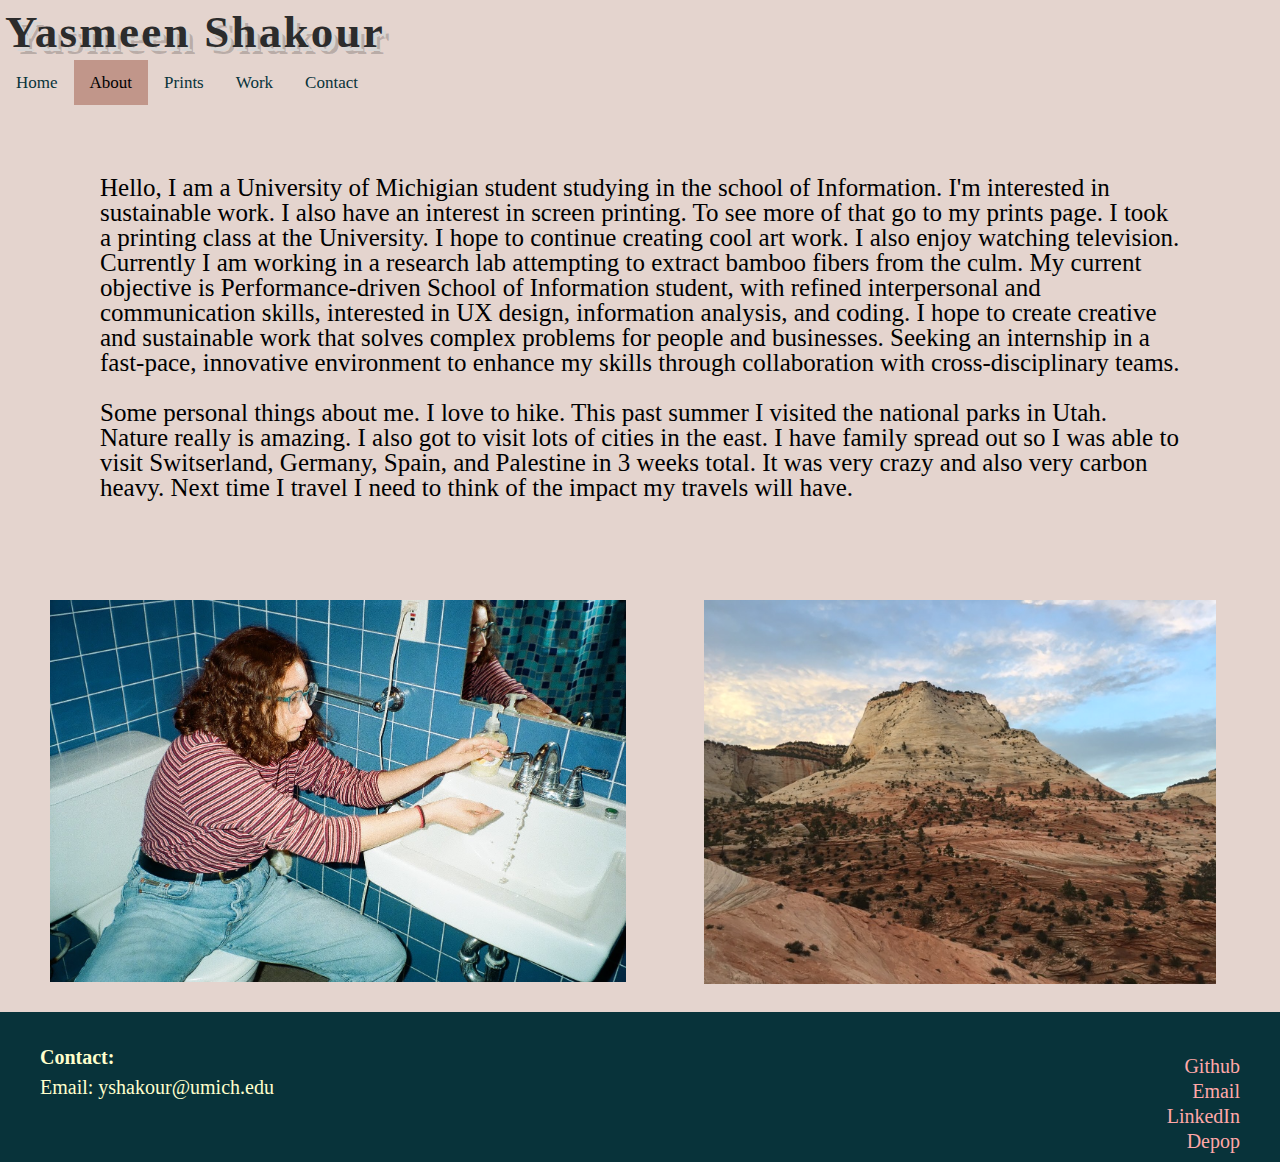
==== about.html @ 6883e2c1 "Add files via upload" ====
<!DOCTYPE html>
<html lang="en" dir="ltr">
  <head>
    <meta charset="utf-8">
    <meta name="viewport" content="width=device-width, initial-scale=1.0">
    <link rel="stylesheet" type="text/css" href="css/html5reset.css">
    <link rel="stylesheet" type="text/css" href="css/index.css">
    <title>Yasmeen Shakour</title>
    <!-- Global site tag (gtag.js) - Google Analytics -->
    <script async src="https://www.googletagmanager.com/gtag/js?id=UA-151905698-1"></script>
    <script>
      window.dataLayer = window.dataLayer || [];
      function gtag(){dataLayer.push(arguments);}
      gtag('js', new Date());

      gtag('config', 'UA-151905698-1');
    </script>
  </head>
  <body>
    <header>
      <h1 id="header">Yasmeen Shakour</h1>
    </header>
    <div class="skipcont"><a href="#skip">Skip to Main Content</a></div>
    <div class="topnav">
      <a href="index.html">Home</a>
      <a class="active" href="about.html">About</a>
      <a href="prints.html">Prints</a>
      <a href="work.html">Work</a>
      <a href="contact.html">Contact</a>
    </div>
    <div id="skip" class="about">
      <p>Hello, I am a University of Michigian student studying in the school of
      Information. I'm interested in sustainable work. I also have an interest in
      screen printing. To see more of that go to my prints page. I took a printing
      class at the University. I hope to continue creating cool art work. I also
      enjoy watching television. Currently I am working in a research lab attempting
      to extract bamboo fibers from the culm. My current objective is Performance-driven
      School of Information student, with refined interpersonal and communication skills,
      interested in UX design, information analysis, and coding. I hope to create
      creative and sustainable work that solves complex problems for people and
      businesses. Seeking an internship in a fast-pace, innovative environment to
      enhance my skills through collaboration with cross-disciplinary teams. <br> <br>
      Some personal things about me. I love to hike. This past summer I visited the national parks
      in Utah. Nature really is amazing. I also got to visit lots of cities in the east. I
      have family spread out so I was able to visit Switserland, Germany, Spain, and Palestine
      in 3 weeks total. It was very crazy and also very carbon heavy. Next time I travel
      I need to think of the impact my travels will have.
      </p>
    </div>


    <div class="aboutimages">
      <img src="images/me_sink.jpg" alt="Me washing my hands" id="about1">
      <img src="images/utah.jpeg" alt="Bamboo matt" id="about2">
    </div>


    <footer>
      <div class="footinfo">
        <h3>Contact:</h3>
        <p>
          Email: yshakour@umich.edu <br/>
      </div>
      <div class="footlinks">
        <nav class = "footnavi">
          <ul class="footer-nav-links">
            <li class="footer-link-item"><a href="https://github.com/yasmeenshakour" target="_blank">Github</a></li>
            <li class="footer-link-item"><a href="mailto:yshakour@umich.edu">Email</a></li>
            <li class="footer-link-item"><a href="https://www.linkedin.com/in/yasmeen-shakour-941109195/" target="_blank">LinkedIn</a></li>
            <li class="footer-link-item"><a href="https://www.depop.com/yasmeenshak/" target="_blank">Depop</a></li>
          </ul>
        </nav>
      </div>
  </body>
</html>
---- css/index.css ----
html{
    scroll-behavior: smooth;
}

body{
  background-color: rgb(228, 212, 206);
  font-size: 25px;
  margin: 0;
  padding: 0;
}

h1{
  font-size: 50px;
  line-height: 1;
  padding: 50px 0;
  margin-top: 60px;
  text-align: center;

}


.skipcont a{
  background: white;
  left: 0;
  padding: 6px;
  position: absolute;
  top: -40px;
  -webkit-transition: top 1s ease-out;
  transition: top 1s ease-out;
  z-index: 1;
}

.skipcont a:focus{
  top:0;
}

*:focus{
  border: 2px solid black;
}

img{
  width: 45vw;
}

footer{
  background-color: rgb(8, 51, 58);
  color: white;
  padding-top: 30px;

  display: grid;
  grid-template-columns: 2fr 1fr;
  grid-template-rows: auto;
}
.footinfo{
  grid-column: 1/2;
  grid-row: 1/-1;
  margin-left: 40px;
  margin-bottom: 30px;
  font-size: 20px;
  color: #ffffcc;
  line-height: 30px;
}
.footinfo .contact{
  font-size: 23px;
  color: #ffeb99;
  text-align: left;
  text-decoration: none;

}
.footlinks{
  grid-column: 2/3;
  grid-row: 1/-1;
  text-align: right;
  margin-right: 40px;
  margin-top: 10px;
  margin-bottom: 10px;
}
.footer-link-item a{
  color: #FFA8A8;
  font-size: 20px;
  text-decoration: none;
}

.about{
  display: block;
  padding-left: 100px;
  padding-right: 100px;
  padding-top: 70px;
  padding-bottom: 70px;
  padding: 70px 100px 70px 100px
}

/* contact form */
input[type=text], select, textarea {
  width: 100%;
  padding: 12px;
  border: 1px solid #ccc;
  border-radius: 4px;
  box-sizing: border-box;
  margin-top: 6px;
  margin-bottom: 16px;
  resize: vertical;
}
input[type=submit] {
  background-color: rgb(8, 51, 58);
  color: white;
  padding: 12px 20px;
  border: none;
  border-radius: 4px;
  cursor: pointer;
}
input[type=submit]:hover {
  background-color: black;
}
.container {
  border-radius: 5px;
  background-color: #f2f2f2;
  padding: 20px;
  margin-left: 30px;
  margin-right: 30px;
  margin-bottom: 50px;
}

/* contact form end */

  #header{
    color:rgb(8, 51, 58);
    font-size: 45px;
    margin-top: 10px;
    padding-left: 5px;
    padding-bottom: 5px;
    color: #2c2c2c;
    /* background-color: #d5d5d5; */
    letter-spacing: .05em;
    text-shadow:
      4px 4px 0px #d5d5d5,
      7px 7px 0px rgba(0, 0, 0, 0.2);

  }
  /* Style the navigation menu */
  .topnav {
    overflow: hidden;
    /* background-color: #333; */
    position: relative;
  }
  .topnav a {
    color: black;
    padding: 14px 16px;
    text-align: center;
    text-decoration: none;
    font-size: 17px;
    display: block;
  }
  .topnav a:hover {
    background-color: rgba(214, 185, 177, 0.99);
    color: black;
  }

  .active {
    background-color: rgb(193, 150, 138);
    color: black;
  }

  h1{
    padding: 0;
    text-align: center;
  }
  #photo{
    display: block;
    margin-left: auto;
    margin-right: auto;
    margin-top: 30px;
    width: 60%;
    border-radius: 20px;
  }
  .text-block{
    text-align: left;
    margin: 40px 50px 50px 40px;
  }


  /* Photo gallery styling */
  h2{
    font-size: 50px;
    text-align: center;
    margin-top: 30px;
    margin-bottom: 15px;
    text-decoration: underline;
  }
  .screenphotos{
    display: inline-block;
    margin-left: auto;
    margin-right: auto;
  }
  #screenphotos{
    text-align: center;
  }
  .monophotos{
    display: inline-block;
    margin-left: auto;
    margin-right: auto;
  }
  #monophotos{
    text-align: center;
  }
  .carvedphotos{
    display: inline-block;
    margin-left: auto;
    margin-right: auto;
  }
  #carvedphotos{
    text-align: center;
  }
  .images{
    display: inline-block;
    margin-left: auto;
    margin-right: auto;
  }
  #images{
    text-align: center;
  }
  /* photo gallery styling end */

/* Work page styling */
.bambootext{
  margin: 30px 30px 30px 30px;
}
.bambootext h2{
  text-decoration: none;
}
.bambootext h3{
  text-align: center;
}
.bamboophotos img{
  display: block;
  margin-left: auto;
  margin-right: auto;
  margin-bottom: 20px;
  width: 80vw;
}
.bamboophotos{
  text-align: center;
  margin-bottom: 60px;
}
/* work page styling end */

.contactp{
  text-align: center;
  margin: 20px 30px 50px 20px;
}
legend{
  margin: 20px 20px 20px 20px;
}

@keyframes tiltText {
  0%{
    transform: rotate(0.01turn);
  }
  50%{
    transform: rotate(0.02turn);
  }
  75%{
    transform: rotate(-0.02turn);
  }
  100%{
    transform: rotate(-0.01turn);
  }
}
#animation:hover{
  animation-duration: .2s;
  animation-name: tiltText;
  animation-timing-function: ease-in-out;
}

#fun{
  font-size: 40px;
  text-decoration: none;
}
#listh{
  margin-left: 40px;
}
.list{
  list-style-type: square;
  margin-left: 80px;
}
.aboutimages img{
  margin: 30px 30px 30px 30px;
  width: 60vw;
}
#about1{
  display: block;
  margin-left: auto;
  margin-right: auto;
}
#about2{
  display: block;
  margin-left: auto;
  margin-right: auto;
}
.aboutimages{
  text-align: center;
}


@media screen and (min-width: 680px){

    #photo{
      width: 40%;
    }
   /* GALLERY   */
    #screenphotos{
      display: grid;
      grid-template-columns: 1fr 1fr 1fr;
      grid-template-rows: auto;
      grid-column-gap: 30px;
    }
    #screenphotos img{
      width: 30vw;
    }
    .screen1{
      grid-column: 1/2;
      grid-row: 1/-1;
    }
    .screen2{
      grid-column: 2/3;
      grid-row: 1/-1;
    }
    .screen3{
      grid-column: 3/4;
      grid-row: 1/-1;
    }


    #monophotos{
      display: grid;
      grid-template-columns: 1fr 1fr 1fr;
      grid-template-rows: auto;
      grid-column-gap: 30px;
    }
    #monophotos img{
      width: 30vw;
    }
    #7{
      grid-column: 1/2;
      grid-row: 1/-1;
    }
    #8{
      grid-column: 2/3;
      grid-row: 1/-1;
    }
    #9{
      grid-column: 3/4;
      grid-row: 1/-1;
    }


    #carvedphotos img{
      width: 30vw;
    }


    #images{
      display: grid;
      grid-template-columns: 1fr 1fr 1fr;
      grid-template-rows: auto;
      grid-column-gap: 30px;
    }
    #images img{
      width: 30vw;
    }
    .images1{
      grid-column: 1/2;
      grid-row: 1/-1;
    }
    #13{
      grid-column: 2/3;
      grid-row: 1/-1;
    }
    #14{
      grid-column: 3/4;
      grid-row: 1/-1;
    }
  /* GALLERY END */

   /* Work page start */
   .bamboo{
     display: grid;
     grid-template-columns: 1fr 1fr;
     grid-template-rows: auto;
   }
   .bambootext{
     grid-column: 1/2;
     grid-row: 1/-1;
     text-align: center;
   }
   .bamboophotos{
     grid-column: 2/3;
     grid-row: 1/-1;

     margin: 250px 30px 30px 30px;
   }
   .bamboophotos img{
     width: 30vw;
   }
   .aboutimages{
     display: grid;
     grid-template-columns: 1fr 1fr;
     grid-template-rows: auto;
   }
   .aboutimages img{
     display: inline;
     text-align: center;
   }
   #about1{
     width: 45vw;
     grid-column: 1/2;
     grid-row: 1/-1;
     margin-left: 50px;
   }
   #about2{
     width: 40vw;
     grid-column: 2/3;
     grid-row: 1/-1;
     margin-bottom: 20px;
   }
}

@media screen and (min-width: 1200px){
  #header{
    text-align: left;
  }
  .topnav {
    overflow: hidden;
  }
  .topnav a {
    float: left;
    color: rgb(8, 51, 58);
    text-align: center;
    padding: 14px 16px;
    text-decoration: none;
    font-size: 17px;
  }
  .extra{
    display: inline;
    background-color: rgb(193, 150, 138);
    color: black;
  }

  .topnav a:hover {
    background-color: rgba(214, 185, 177, 0.99);
    color: black;
  }

  .topnav a.active{
    background-color: rgb(193, 150, 138);
    color: black;
  }


  #photo{
    width: 30%;
  }



  /* gallery grid */
  #screenphotos{
    display: grid;
    grid-template-columns: 1fr 1fr 1fr 1fr;
    grid-template-rows: auto;
  }
  #screenphotos img{
    width:20vw;
  }
  .screen1{
    grid-column: 1/2;
    grid-row: 1/-1;
  }
  .screen2{
    grid-column: 2/3;
    grid-row: 1/-1;
  }
  .screen3{
    grid-column: 3/5;
    grid-row: 1/-1;

    display: grid;
    grid-template-columns: 1fr 1fr;
    grid-template-rows: auto;
  }
    #5{
      grid-column: 1/2;
      grid-row: 1/-1;
    }
    #6{
      grid-column: 2/3;
      grid-row: 1/-1;
    }

    #images{
      display: grid;
      grid-template-columns: 1fr 1fr 1fr 1fr;
      grid-template-rows: auto;
    }
    .images1{
      grid-column: 1/3;
      grid-row: 1/-1;

      display: grid;
      grid-template-columns: 1fr 1fr;
      grid-template-rows: auto;
    }
      #11{
        grid-column: 1/2;
        grid-row: 1/-1;
      }
      #12{
        grid-column: 2/3;
        grid-row: 1/-1;
      }
    #13{
      grid-column: 3/4;
      grid-row: 1/-1;
    }
    #15{
      grid-column: 4/5;
      grid-row: 1/-1;
    }
    #images img{
      width: 20vw;
      padding-bottom: 30px;
    }
    #monophotos img{
      width: 25vw;
    }
    #carvedphotos img{
      width: 25vw;
    }
    .bamboo{
      display: grid;
      grid-template-columns: auto;
      grid-template-rows: 1fr 1fr;
      grid-column-gap: 30px;
    }
    .bambootext{
      grid-column: 1/-1;
      grid-row: 1/2;

      text-align: left;
    }
    .bamboophotos{
      grid-column: 1/-1;
      grid-row: 2/3;

      display: grid;
      grid-template-columns: 1fr 1fr 1fr;
      grid-template-rows: auto;
      grid-column-gap: 30px;

      margin: 0px 30px 30px 30px;
    }
    .bamboophotos img{
      width: 30vw;
    }
    #bamboo1{
      grid-column: 1/2;
      grid-row: 1/-1;
    }
    #bamboo2{
      grid-column: 2/3;
      grid-row: 1/-1;
    }
    #bamboo3{
      grid-column: 3/4;
      grid-row: 1/-1;
    }
}

@media screen and (prefers-reduced-motion: reduce){
  html{
      scroll-behavior: auto; /* Removes scroll animation */
  }

  .skipcont a{
    background: white;
    left: 0;
    padding: 6px;
    position: absolute;
    top: -40px;
    -webkit-transition: initial; /* Your code here - set to default setting */
    transition: initial;/* Your code here - set to default setting */
    z-index: 1;
  }

  .skipcontent a:focus{
    top:0;
  }

  #animation:hover{
    animation: none;
    -webkit-transition: initial; /* Your code here - set to default setting */
    transition: initial;
  }
}
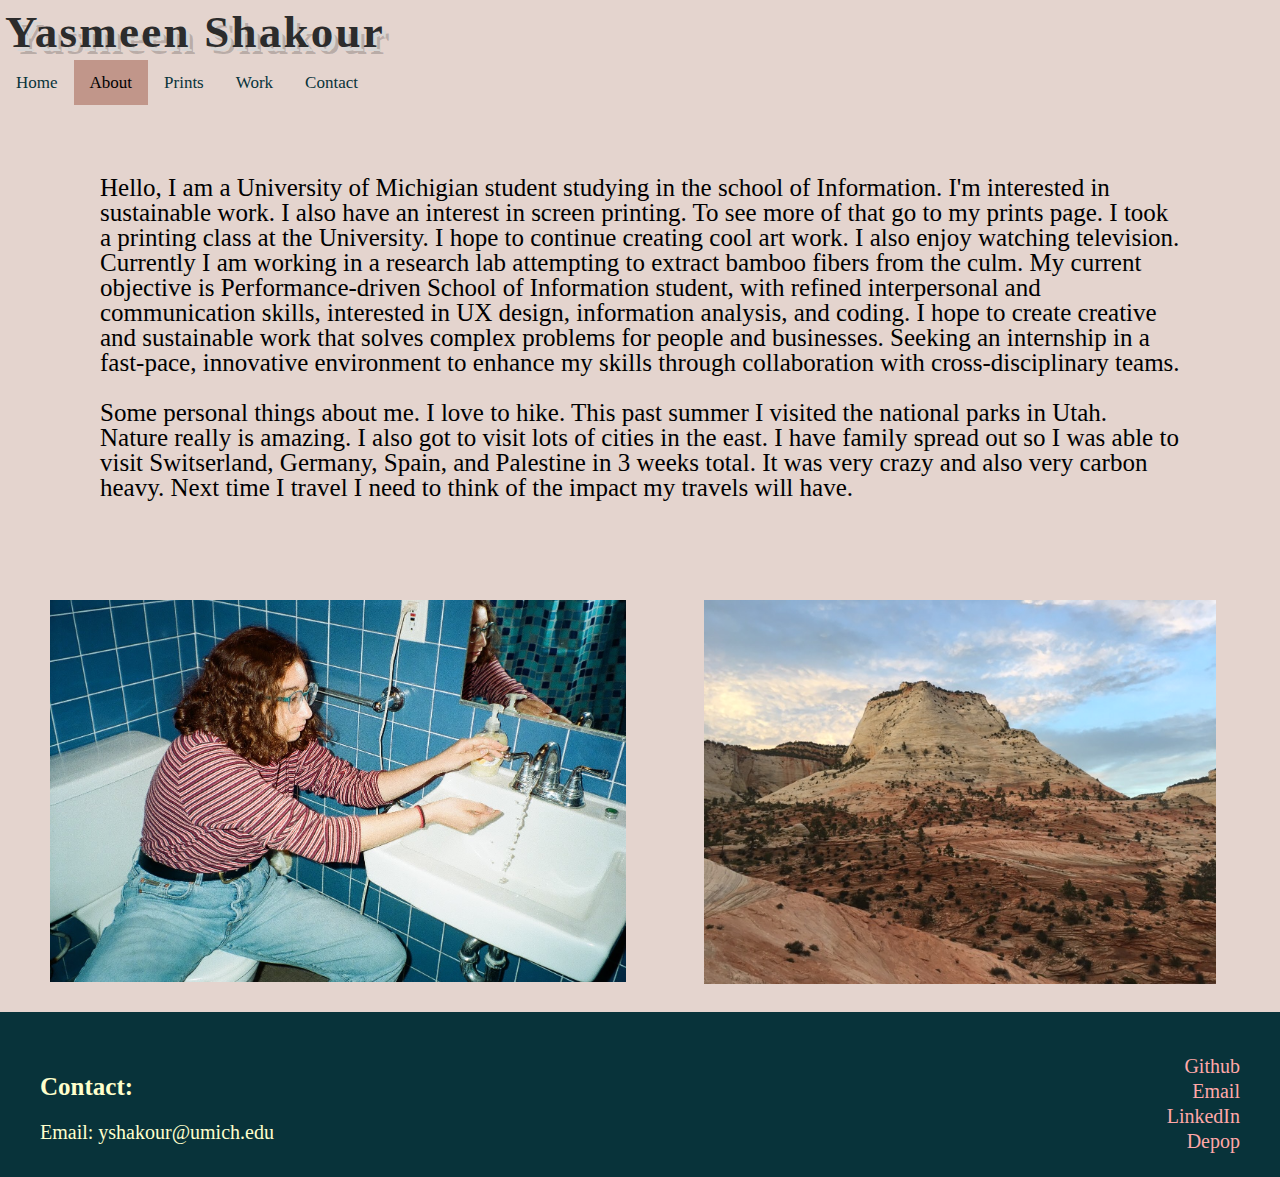
==== commit 249512bd: "Add files via upload" ====
--- a/about.html
+++ b/about.html
@@ -17,59 +17,62 @@
     </script>
   </head>
   <body>
-    <header>
-      <h1 id="header">Yasmeen Shakour</h1>
-    </header>
-    <div class="skipcont"><a href="#skip">Skip to Main Content</a></div>
-    <div class="topnav">
-      <a href="index.html">Home</a>
-      <a class="active" href="about.html">About</a>
-      <a href="prints.html">Prints</a>
-      <a href="work.html">Work</a>
-      <a href="contact.html">Contact</a>
-    </div>
-    <div id="skip" class="about">
-      <p>Hello, I am a University of Michigian student studying in the school of
-      Information. I'm interested in sustainable work. I also have an interest in
-      screen printing. To see more of that go to my prints page. I took a printing
-      class at the University. I hope to continue creating cool art work. I also
-      enjoy watching television. Currently I am working in a research lab attempting
-      to extract bamboo fibers from the culm. My current objective is Performance-driven
-      School of Information student, with refined interpersonal and communication skills,
-      interested in UX design, information analysis, and coding. I hope to create
-      creative and sustainable work that solves complex problems for people and
-      businesses. Seeking an internship in a fast-pace, innovative environment to
-      enhance my skills through collaboration with cross-disciplinary teams. <br> <br>
-      Some personal things about me. I love to hike. This past summer I visited the national parks
-      in Utah. Nature really is amazing. I also got to visit lots of cities in the east. I
-      have family spread out so I was able to visit Switserland, Germany, Spain, and Palestine
-      in 3 weeks total. It was very crazy and also very carbon heavy. Next time I travel
-      I need to think of the impact my travels will have.
-      </p>
-    </div>
+    <nav>
+      <header>
+        <h1 id="header">Yasmeen Shakour</h1>
+      </header>
+      <div class="skipcont"><a href="#skip">Skip to Main Content</a></div>
+      <div class="topnav">
+        <a href="index.html">Home</a>
+        <a class="active" href="about.html">About</a>
+        <a href="prints.html">Prints</a>
+        <a href="work.html">Work</a>
+        <a href="contact.html">Contact</a>
+      </div>
+    </nav>
+
+    <main>
+      <div id="skip" class="about">
+        <p>Hello, I am a University of Michigian student studying in the school of
+        Information. I'm interested in sustainable work. I also have an interest in
+        screen printing. To see more of that go to my prints page. I took a printing
+        class at the University. I hope to continue creating cool art work. I also
+        enjoy watching television. Currently I am working in a research lab attempting
+        to extract bamboo fibers from the culm. My current objective is Performance-driven
+        School of Information student, with refined interpersonal and communication skills,
+        interested in UX design, information analysis, and coding. I hope to create
+        creative and sustainable work that solves complex problems for people and
+        businesses. Seeking an internship in a fast-pace, innovative environment to
+        enhance my skills through collaboration with cross-disciplinary teams. <br> <br>
+        Some personal things about me. I love to hike. This past summer I visited the national parks
+        in Utah. Nature really is amazing. I also got to visit lots of cities in the east. I
+        have family spread out so I was able to visit Switserland, Germany, Spain, and Palestine
+        in 3 weeks total. It was very crazy and also very carbon heavy. Next time I travel
+        I need to think of the impact my travels will have.
+        </p>
+      </div>
 
 
-    <div class="aboutimages">
-      <img src="images/me_sink.jpg" alt="Me washing my hands" id="about1">
-      <img src="images/utah.jpeg" alt="Bamboo matt" id="about2">
-    </div>
+      <div class="aboutimages">
+        <img src="images/me_sink.jpg" alt="Me washing my hands" id="about1">
+        <img src="images/utah.jpeg" alt="Bamboo matt" id="about2">
+      </div>
+    </main>
 
 
     <footer>
       <div class="footinfo">
-        <h3>Contact:</h3>
+        <h2>Contact:</h2>
         <p>
           Email: yshakour@umich.edu <br/>
       </div>
       <div class="footlinks">
-        <nav class = "footnavi">
           <ul class="footer-nav-links">
             <li class="footer-link-item"><a href="https://github.com/yasmeenshakour" target="_blank">Github</a></li>
             <li class="footer-link-item"><a href="mailto:yshakour@umich.edu">Email</a></li>
             <li class="footer-link-item"><a href="https://www.linkedin.com/in/yasmeen-shakour-941109195/" target="_blank">LinkedIn</a></li>
             <li class="footer-link-item"><a href="https://www.depop.com/yasmeenshak/" target="_blank">Depop</a></li>
           </ul>
-        </nav>
       </div>
   </body>
 </html>
--- a/css/index.css
+++ b/css/index.css
@@ -60,6 +60,11 @@
   color: #ffffcc;
   line-height: 30px;
 }
+.footinfo h2{
+  font-size: 25px;
+  text-align: left;
+  text-decoration: none;
+}
 .footinfo .contact{
   font-size: 23px;
   color: #ffeb99;
@@ -79,6 +84,9 @@
   color: #FFA8A8;
   font-size: 20px;
   text-decoration: none;
+}
+.footer-nav-links{
+  list-style-type: none;
 }
 
 .about{
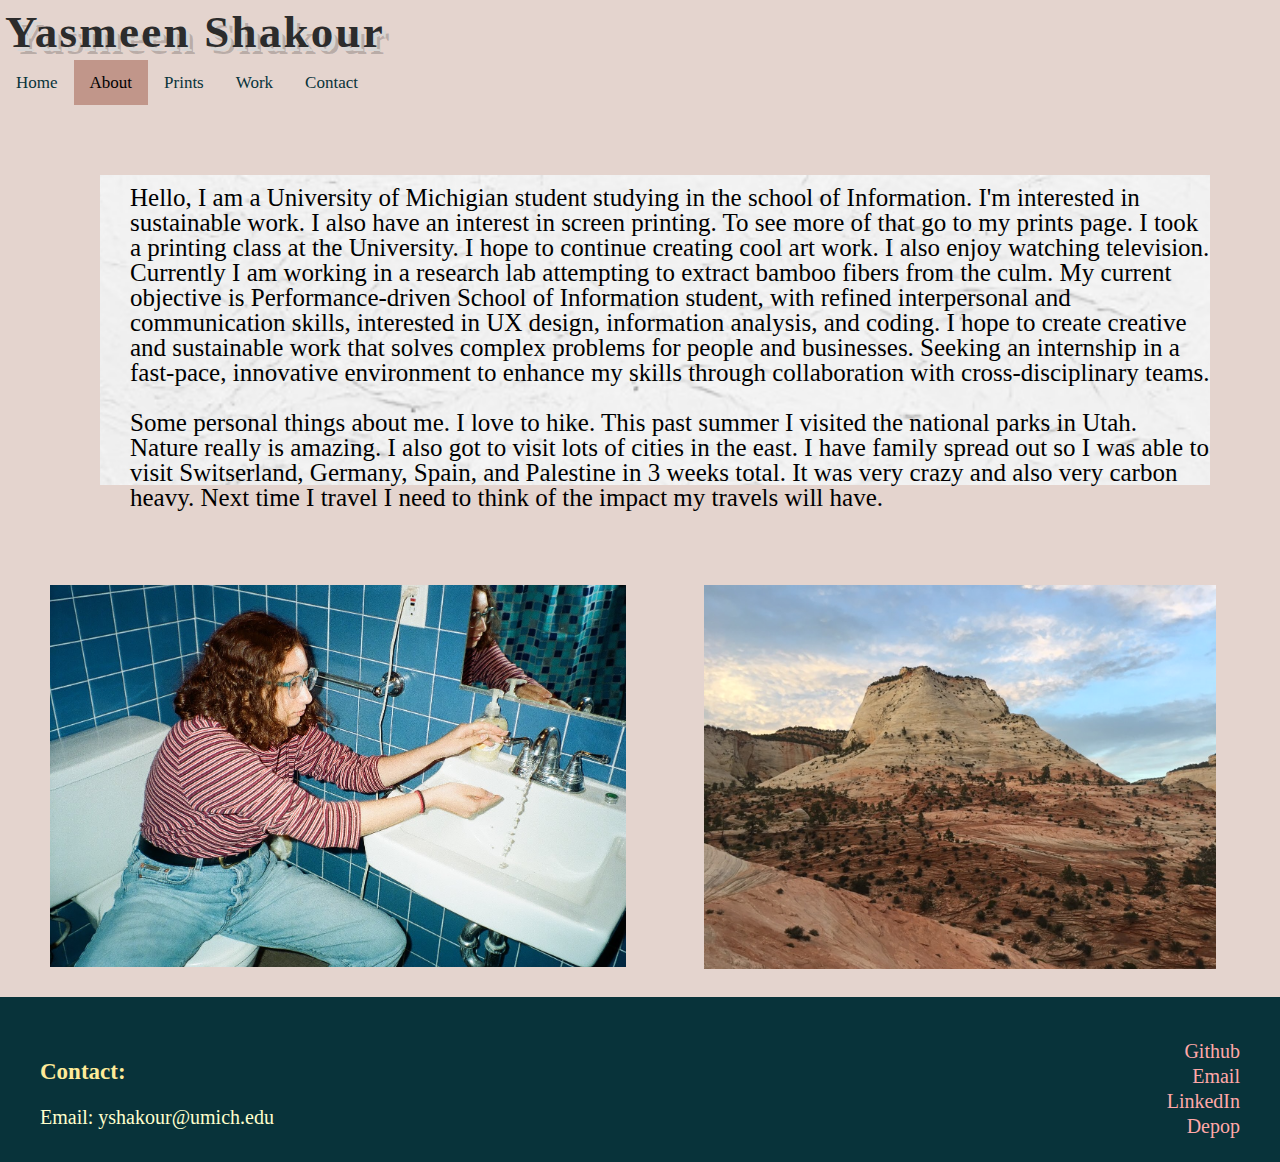
==== commit a096e417: "Add files via upload" ====
--- a/about.html
+++ b/about.html
@@ -33,7 +33,7 @@
 
     <main>
       <div id="skip" class="about">
-        <p>Hello, I am a University of Michigian student studying in the school of
+        <p class = "parallax">Hello, I am a University of Michigian student studying in the school of
         Information. I'm interested in sustainable work. I also have an interest in
         screen printing. To see more of that go to my prints page. I took a printing
         class at the University. I hope to continue creating cool art work. I also
@@ -62,7 +62,7 @@
 
     <footer>
       <div class="footinfo">
-        <h2>Contact:</h2>
+        <h2 class="contact" >Contact:</h2>
         <p>
           Email: yshakour@umich.edu <br/>
       </div>
--- a/css/index.css
+++ b/css/index.css
@@ -203,6 +203,17 @@
   #screenphotos{
     text-align: center;
   }
+  #screenphotos img{
+    filter: saturate(100%);
+      -webkit-filter:saturate(100%);
+  }
+  #screenphotos img:hover{
+    filter: saturate(30%);
+    -webkit-filter:saturate(30%);
+    -webkit-transition: 0.3 -webkit-filter linear;
+}
+
+  }
   .monophotos{
     display: inline-block;
     margin-left: auto;
@@ -211,6 +222,15 @@
   #monophotos{
     text-align: center;
   }
+  #monophotos img{
+    filter: saturate(100%);
+      -webkit-filter:saturate(100%);
+  }
+  #monophotos img:hover{
+    filter: saturate(30%);
+    -webkit-filter:saturate(30%);
+    -webkit-transition: 0.3 -webkit-filter linear;
+  }
   .carvedphotos{
     display: inline-block;
     margin-left: auto;
@@ -219,6 +239,15 @@
   #carvedphotos{
     text-align: center;
   }
+  #carvedphotos img{
+    filter: saturate(100%);
+      -webkit-filter:saturate(100%);
+  }
+  #carvedphotos img:hover{
+    filter: saturate(30%);
+    -webkit-filter:saturate(30%);
+    -webkit-transition: 0.3 -webkit-filter linear;
+  }
   .images{
     display: inline-block;
     margin-left: auto;
@@ -226,6 +255,15 @@
   }
   #images{
     text-align: center;
+  }
+  #images img{
+    filter: saturate(100%);
+      -webkit-filter:saturate(100%);
+  }
+  #images img:hover{
+    filter: saturate(30%);
+    -webkit-filter:saturate(30%);
+    -webkit-transition: 0.3 -webkit-filter linear;
   }
   /* photo gallery styling end */
 
@@ -309,6 +347,22 @@
   text-align: center;
 }
 
+.parallax {
+  /* The image used */
+  background-image: url("../images/parallax.jpg");
+
+  /* Set a specific height */
+  height: 300px;
+  width: 100%;
+  padding-left: 30px;
+  padding-top: 10px;
+
+  /* Create the parallax scrolling effect */
+  background-attachment: fixed;
+  background-position: center;
+  background-repeat: no-repeat;
+  background-size: cover;
+}
 
 @media screen and (min-width: 680px){
 
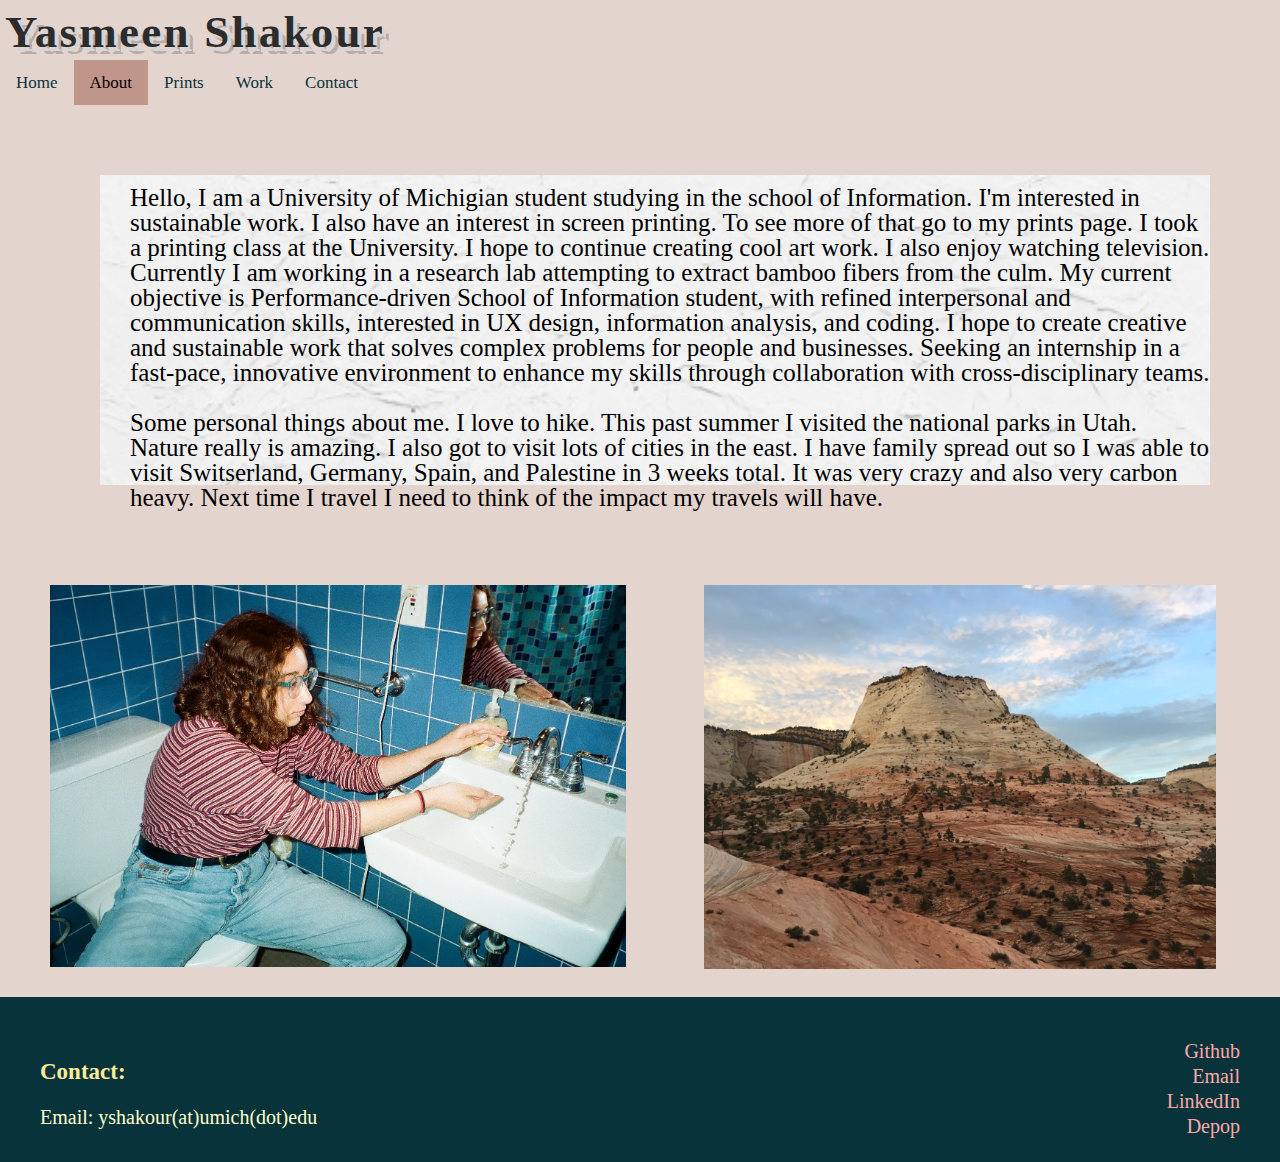
==== commit ea32cfbe: "Update about.html" ====
--- a/about.html
+++ b/about.html
@@ -64,7 +64,7 @@
       <div class="footinfo">
         <h2 class="contact" >Contact:</h2>
         <p>
-          Email: yshakour@umich.edu <br/>
+          Email: yshakour(at)umich(dot)edu <br/>
       </div>
       <div class="footlinks">
           <ul class="footer-nav-links">
@@ -74,5 +74,6 @@
             <li class="footer-link-item"><a href="https://www.depop.com/yasmeenshak/" target="_blank">Depop</a></li>
           </ul>
       </div>
+    </footer>
   </body>
 </html>
